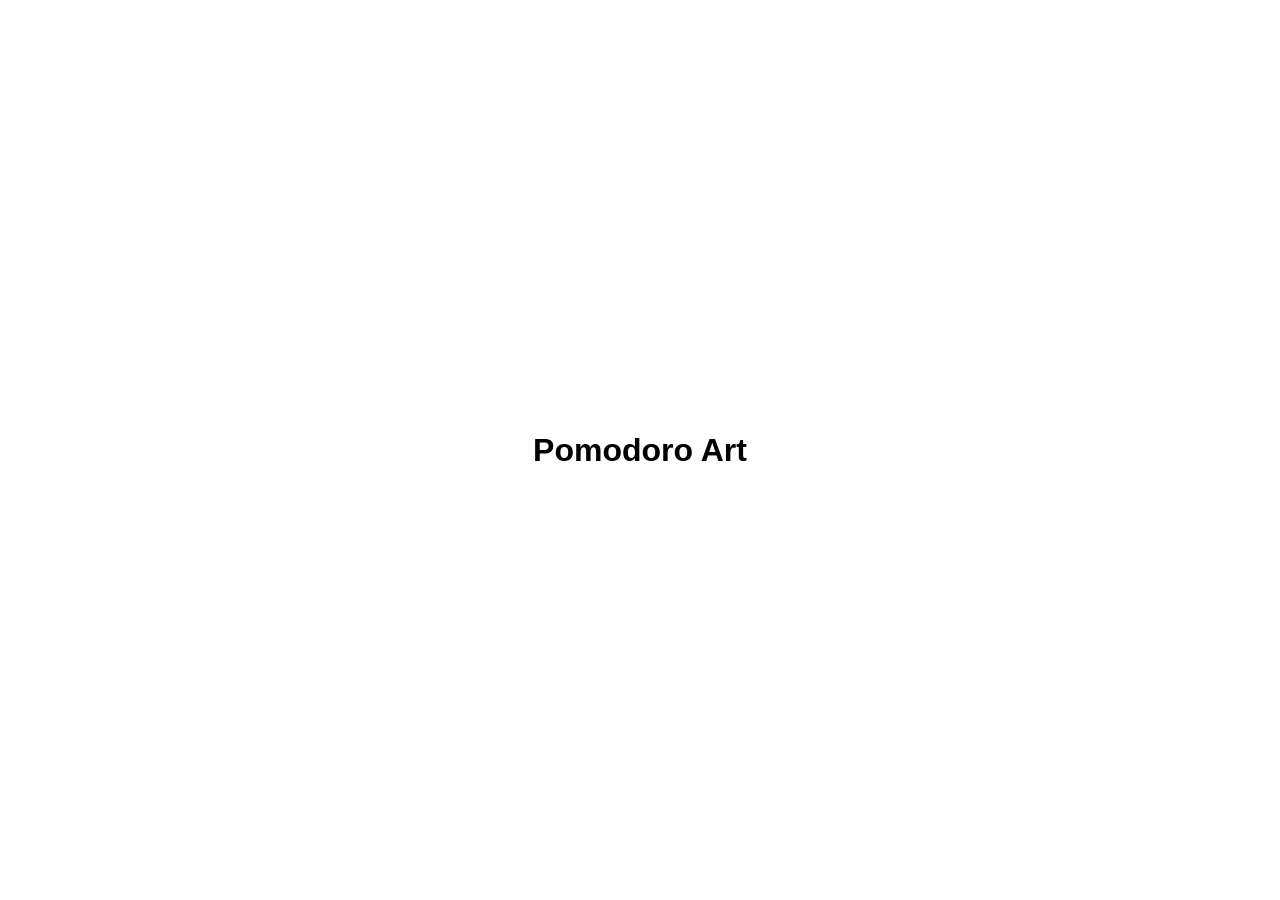
==== index.html @ 092601f8 "Add simple Pomodoro Art page Co-Authored-By: Claude Sonnet 5.5 <noreply@anthropic.com> Claude-Sessio" ====
<!DOCTYPE html>
<html lang="en">
<head>
  <meta charset="UTF-8">
  <meta name="viewport" content="width=device-width, initial-scale=1.0">
  <title>Pomodoro Art</title>
  <link rel="stylesheet" href="style.css">
</head>
<body>
  <h1>Pomodoro Art</h1>
  <script src="script.js"></script>
</body>
</html>
---- style.css ----
body {
  margin: 0;
  min-height: 100vh;
  display: flex;
  align-items: center;
  justify-content: center;
  font-family: sans-serif;
}
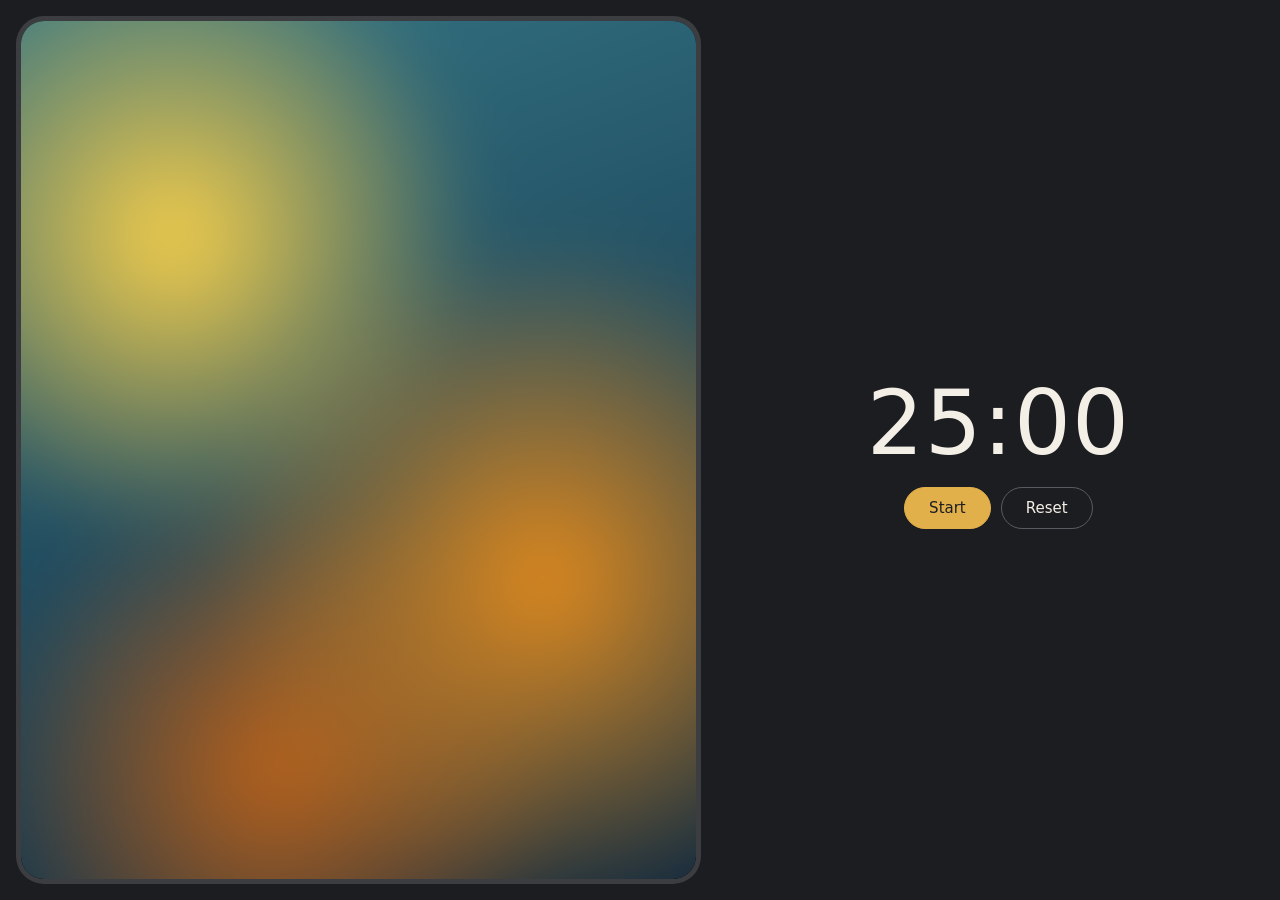
==== commit ee551a31: "Build 'Before starting' screen Co-Authored-By: Claude Sonnet 5.5 <noreply@anthropic.com> Claude-Sess" ====
--- a/index.html
+++ b/index.html
@@ -7,7 +7,23 @@
   <link rel="stylesheet" href="style.css">
 </head>
 <body>
-  <h1>Pomodoro Art</h1>
+  <main class="split">
+    <section class="left">
+      <div class="ring">
+        <div class="inner">
+          <div class="art" role="img" aria-label="Blurred artwork placeholder"></div>
+        </div>
+      </div>
+    </section>
+
+    <section class="panel">
+      <div class="time" id="time">25:00</div>
+      <div class="btns">
+        <button class="btn main" type="button">Start</button>
+        <button class="btn" type="button">Reset</button>
+      </div>
+    </section>
+  </main>
   <script src="script.js"></script>
 </body>
 </html>
--- a/style.css
+++ b/style.css
@@ -1,8 +1,118 @@
+* {
+  box-sizing: border-box;
+}
+
 body {
   margin: 0;
+  background: #1c1d21;
+  color: #f3efe6;
+  font-family: system-ui, -apple-system, "Segoe UI", Roboto, sans-serif;
+}
+
+/* Phone layout: painting on top, timer below */
+.split {
+  display: flex;
+  flex-direction: column;
   min-height: 100vh;
+  min-height: 100dvh;
+}
+
+.left {
   display: flex;
+  padding: 16px;
+  height: 43dvh;
+  min-height: 220px;
+  flex: none;
+}
+
+/* Gold line around the painting (empty at 0%) */
+.ring {
+  --p: 0%;
+  flex: 1;
+  padding: 5px;
+  border-radius: 28px;
+  background: conic-gradient(#e2b04a var(--p), rgba(255, 255, 255, 0.14) 0);
+}
+
+.inner {
+  position: relative;
+  width: 100%;
+  height: 100%;
+  border-radius: 23px;
+  overflow: hidden;
+  background: #000;
+}
+
+/* Placeholder artwork, blurred */
+.art {
+  position: absolute;
+  inset: 0;
+  background:
+    radial-gradient(circle at 28% 30%, #f7cf4a 0, transparent 32%),
+    radial-gradient(circle at 72% 62%, #e28a1c 0, transparent 38%),
+    radial-gradient(circle at 40% 80%, #b9611a 0, transparent 30%),
+    linear-gradient(160deg, #3a7f8c, #1a4258 60%, #0f2236);
+  filter: blur(26px);
+  transform: scale(1.25);
+}
+
+.panel {
+  flex: 1;
+  display: flex;
+  flex-direction: column;
   align-items: center;
   justify-content: center;
-  font-family: sans-serif;
+  gap: 12px;
+  padding: 14px;
+  text-align: center;
 }
+
+.time {
+  font-weight: 300;
+  font-size: 60px;
+  letter-spacing: 1px;
+  font-variant-numeric: tabular-nums;
+}
+
+.btns {
+  display: flex;
+  gap: 10px;
+  flex-wrap: wrap;
+  justify-content: center;
+}
+
+.btn {
+  padding: 11px 24px;
+  border-radius: 999px;
+  border: 1px solid #5a5b62;
+  background: transparent;
+  color: #f3efe6;
+  font: inherit;
+  font-size: 15px;
+  cursor: pointer;
+}
+
+.btn.main {
+  background: #e2b04a;
+  border-color: #e2b04a;
+  color: #1c1d21;
+}
+
+/* Laptop layout: painting on the left, timer on the right */
+@media (min-width: 700px) {
+  .split {
+    flex-direction: row;
+    height: 100vh;
+    height: 100dvh;
+  }
+
+  .left {
+    width: 56%;
+    height: auto;
+    min-height: 0;
+  }
+
+  .time {
+    font-size: clamp(64px, 7vw, 110px);
+  }
+}
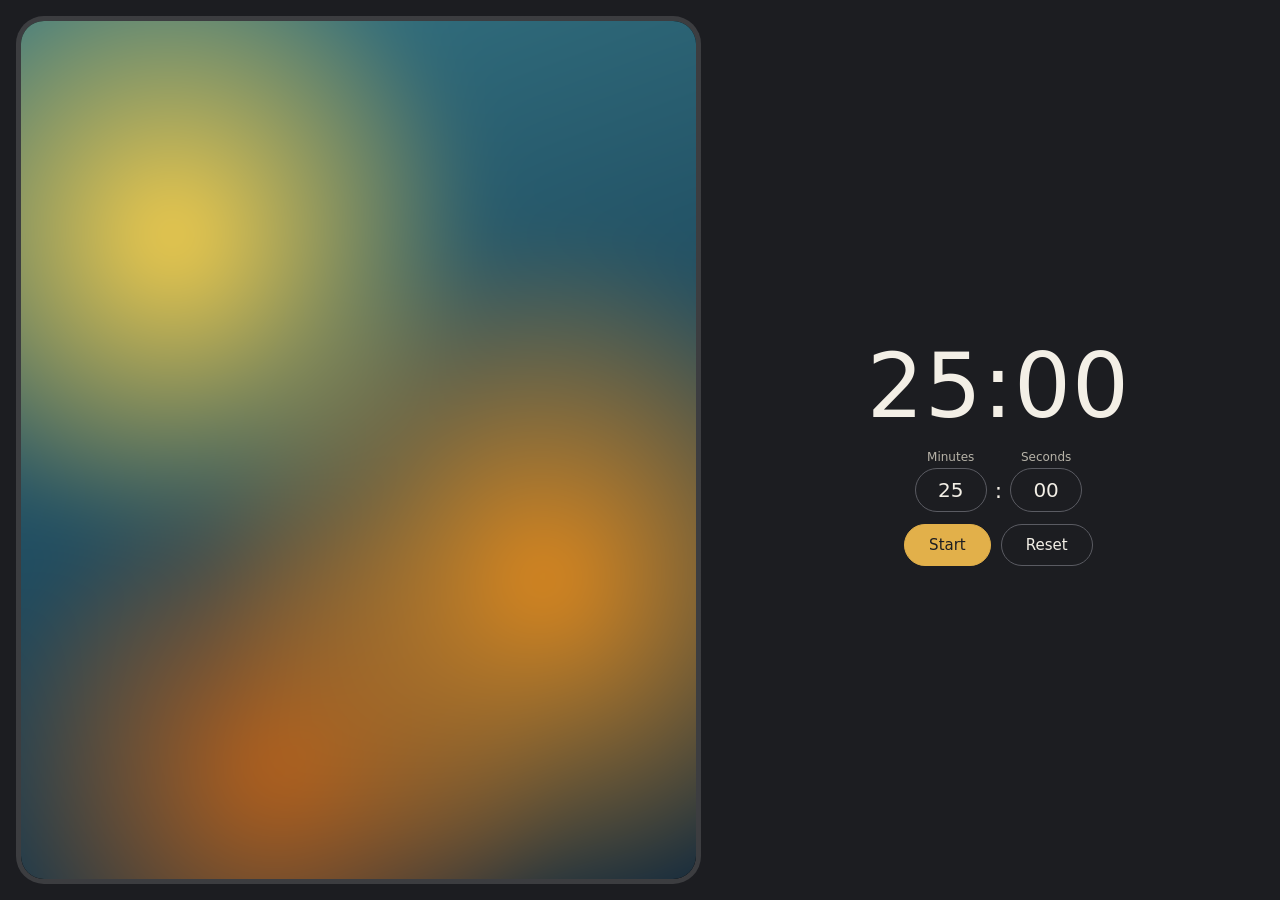
==== commit a6bb95fa: "Let the timer length be set in minutes and seconds Co-Authored-By: Claude Sonnet 5.5 <noreply@anthro" ====
--- a/index.html
+++ b/index.html
@@ -18,9 +18,20 @@
 
     <section class="panel">
       <div class="time" id="time">25:00</div>
+      <div class="length" id="length">
+        <label>Minutes
+          <input id="minutes" type="text" inputmode="numeric" maxlength="3" autocomplete="off" value="25">
+        </label>
+        <span class="colon" aria-hidden="true">:</span>
+        <label>Seconds
+          <input id="seconds" type="text" inputmode="numeric" maxlength="2" autocomplete="off" value="00">
+        </label>
+      </div>
+      <p class="message" id="message" role="alert" hidden></p>
+      <div class="details" id="details" hidden></div>
       <div class="btns">
-        <button class="btn main" type="button">Start</button>
-        <button class="btn" type="button">Reset</button>
+        <button class="btn main" id="main-btn" type="button">Start</button>
+        <button class="btn" id="reset-btn" type="button">Reset</button>
       </div>
     </section>
   </main>
--- a/style.css
+++ b/style.css
@@ -52,8 +52,8 @@
     radial-gradient(circle at 72% 62%, #e28a1c 0, transparent 38%),
     radial-gradient(circle at 40% 80%, #b9611a 0, transparent 30%),
     linear-gradient(160deg, #3a7f8c, #1a4258 60%, #0f2236);
-  filter: blur(26px);
-  transform: scale(1.25);
+  filter: blur(var(--blur, 26px));
+  transform: scale(var(--scale, 1.25));
 }
 
 .panel {
@@ -72,6 +72,94 @@
   font-size: 60px;
   letter-spacing: 1px;
   font-variant-numeric: tabular-nums;
+}
+
+/* Boxes to set the timer length */
+.length {
+  display: flex;
+  align-items: flex-end;
+  gap: 8px;
+}
+
+.length label {
+  display: flex;
+  flex-direction: column;
+  align-items: center;
+  gap: 4px;
+  font-size: 12px;
+  color: #b7b3a8;
+}
+
+.length input {
+  width: 72px;
+  padding: 9px 0;
+  text-align: center;
+  font: inherit;
+  font-size: 20px;
+  color: #f3efe6;
+  background: transparent;
+  border: 1px solid #5a5b62;
+  border-radius: 999px;
+}
+
+.length input:focus-visible {
+  outline: 2px solid #e2b04a;
+  outline-offset: 2px;
+}
+
+.length input:disabled {
+  opacity: 0.4;
+}
+
+.length .colon {
+  font-size: 22px;
+  padding-bottom: 9px;
+}
+
+.panel.finished .length {
+  display: none;
+}
+
+.message {
+  margin: 0;
+  max-width: 260px;
+  font-size: 14px;
+  line-height: 1.4;
+  color: #f0a98a;
+}
+
+/* Painting details (only shown when the timer is finished) */
+.details {
+  display: flex;
+  flex-direction: column;
+  align-items: center;
+  gap: 12px;
+}
+
+.details[hidden] {
+  display: none;
+}
+
+.details h3 {
+  margin: 0;
+  font-size: 22px;
+  font-weight: 500;
+}
+
+.details p {
+  margin: 0;
+}
+
+.details .meta {
+  color: #b7b3a8;
+}
+
+.details a {
+  color: #e2b04a;
+}
+
+.panel.finished .time {
+  font-size: 38px;
 }
 
 .btns {
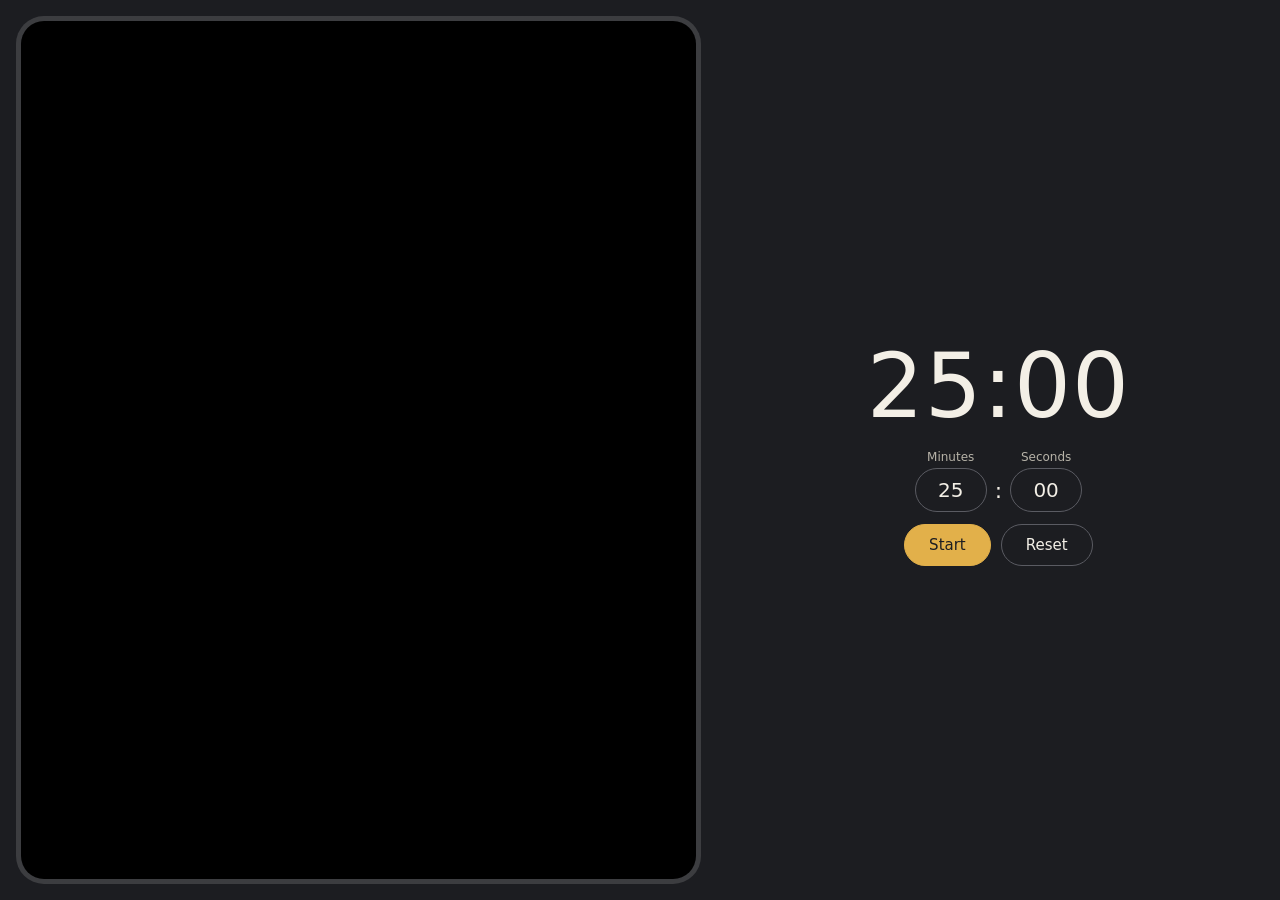
==== commit 4b4276de: "Show a real painting from the Met with its real details Co-Authored-By: Claude Sonnet 5.5 <noreply@a" ====
--- a/index.html
+++ b/index.html
@@ -11,7 +11,7 @@
     <section class="left">
       <div class="ring">
         <div class="inner">
-          <div class="art" role="img" aria-label="Blurred artwork placeholder"></div>
+          <img class="art" id="art" alt="Artwork" hidden>
         </div>
       </div>
     </section>
--- a/style.css
+++ b/style.css
@@ -43,17 +43,14 @@
   background: #000;
 }
 
-/* Placeholder artwork, blurred */
+/* The painting: the whole picture fits inside the space, never stretched or cut off.
+   Any spare room shows the dark background of .inner. */
 .art {
   position: absolute;
   inset: 0;
-  background:
-    radial-gradient(circle at 28% 30%, #f7cf4a 0, transparent 32%),
-    radial-gradient(circle at 72% 62%, #e28a1c 0, transparent 38%),
-    radial-gradient(circle at 40% 80%, #b9611a 0, transparent 30%),
-    linear-gradient(160deg, #3a7f8c, #1a4258 60%, #0f2236);
-  filter: blur(var(--blur, 26px));
-  transform: scale(var(--scale, 1.25));
+  width: 100%;
+  height: 100%;
+  object-fit: contain;
 }
 
 .panel {
@@ -140,6 +137,17 @@
   display: none;
 }
 
+.details {
+  max-width: 100%;
+  text-align: center;
+}
+
+.details h3,
+.details p {
+  max-width: 100%;
+  overflow-wrap: anywhere; /* long names wrap instead of running off the screen */
+}
+
 .details h3 {
   margin: 0;
   font-size: 22px;
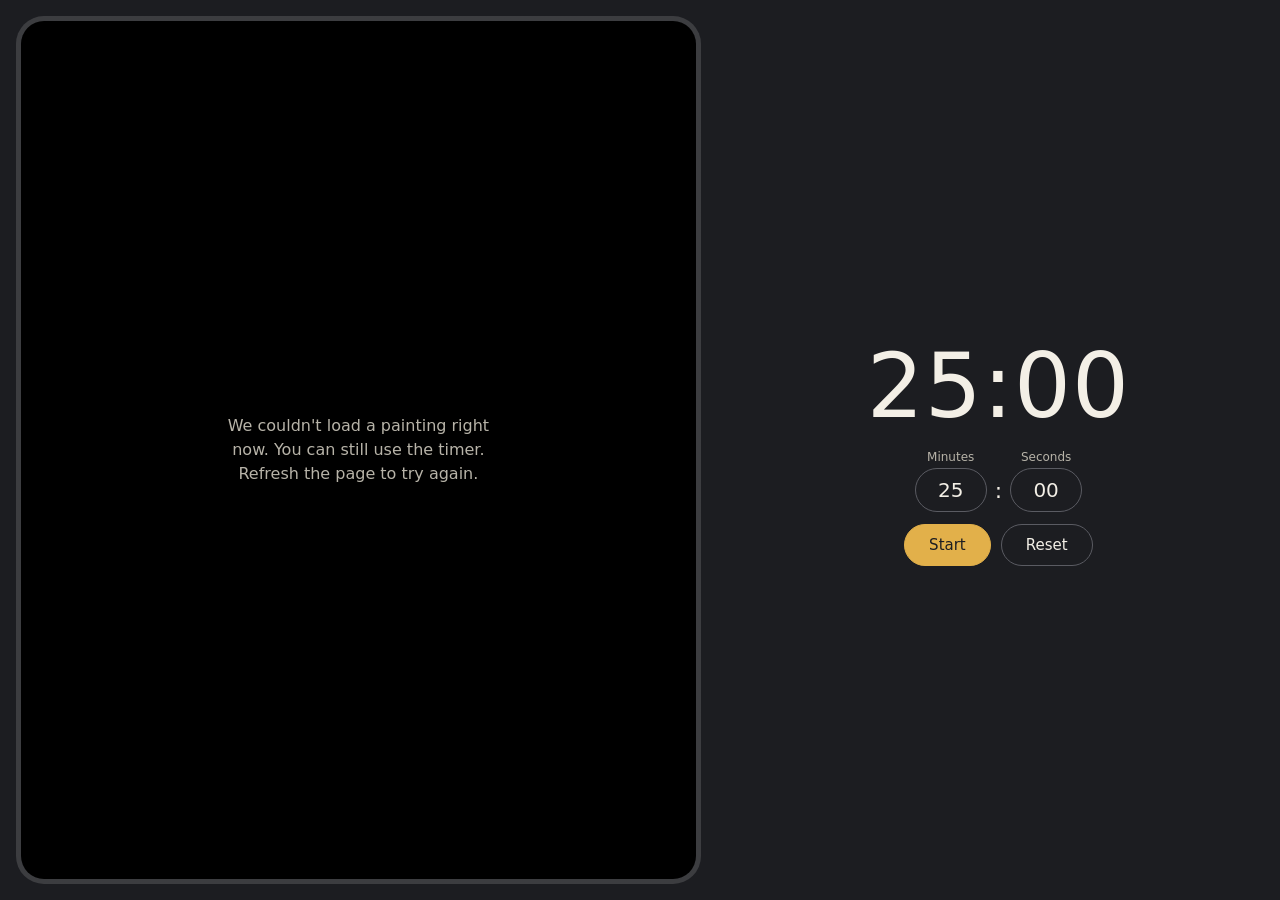
==== commit 55543f02: "Handle Met painting problems: skip, loading and friendly messages Co-Authored-By: Claude Sonnet 5.5 " ====
--- a/index.html
+++ b/index.html
@@ -11,7 +11,10 @@
     <section class="left">
       <div class="ring">
         <div class="inner">
-          <img class="art" id="art" alt="Artwork" hidden>
+          <p class="art-message" id="art-message" role="status">Loading painting…</p>
+          <div class="picture" id="picture" hidden>
+            <img class="art" id="art" alt="Artwork">
+          </div>
         </div>
       </div>
     </section>
--- a/style.css
+++ b/style.css
@@ -41,16 +41,46 @@
   border-radius: 23px;
   overflow: hidden;
   background: #000;
-}
-
-/* The painting: the whole picture fits inside the space, never stretched or cut off.
-   Any spare room shows the dark background of .inner. */
+  display: flex;
+  align-items: center;
+  justify-content: center;
+  container-type: size; /* lets .picture size itself from this space */
+}
+
+/* "Loading painting…" and the friendly message, in the middle of the space */
+.art-message {
+  margin: 0;
+  padding: 0 24px;
+  max-width: 320px;
+  text-align: center;
+  font-size: 16px;
+  line-height: 1.5;
+  color: #b7b3a8;
+}
+
+/* A box exactly the shape of the painting, as big as fits in the space.
+   Any spare room shows the dark background of .inner.
+   --ar is the painting's width divided by its height (set in script.js). */
+.picture {
+  position: relative;
+  overflow: hidden; /* the blur is cut off cleanly at the painting's edge */
+  width: min(100cqw, calc(100cqh * var(--ar, 1)));
+  aspect-ratio: var(--ar, 1);
+}
+
+/* The painting. It is blurred (and zoomed in a little, to keep the blur's
+   soft edge outside the box) until the timer reaches 00:00. script.js changes
+   the blur and zoom as time passes. The values here are the strongest blur,
+   so the painting can never show sharp by mistake. */
 .art {
   position: absolute;
   inset: 0;
   width: 100%;
   height: 100%;
   object-fit: contain;
+  filter: blur(40px);
+  transform: scale(1.3);
+  transition: filter 0.25s linear, transform 0.25s linear;
 }
 
 .panel {
